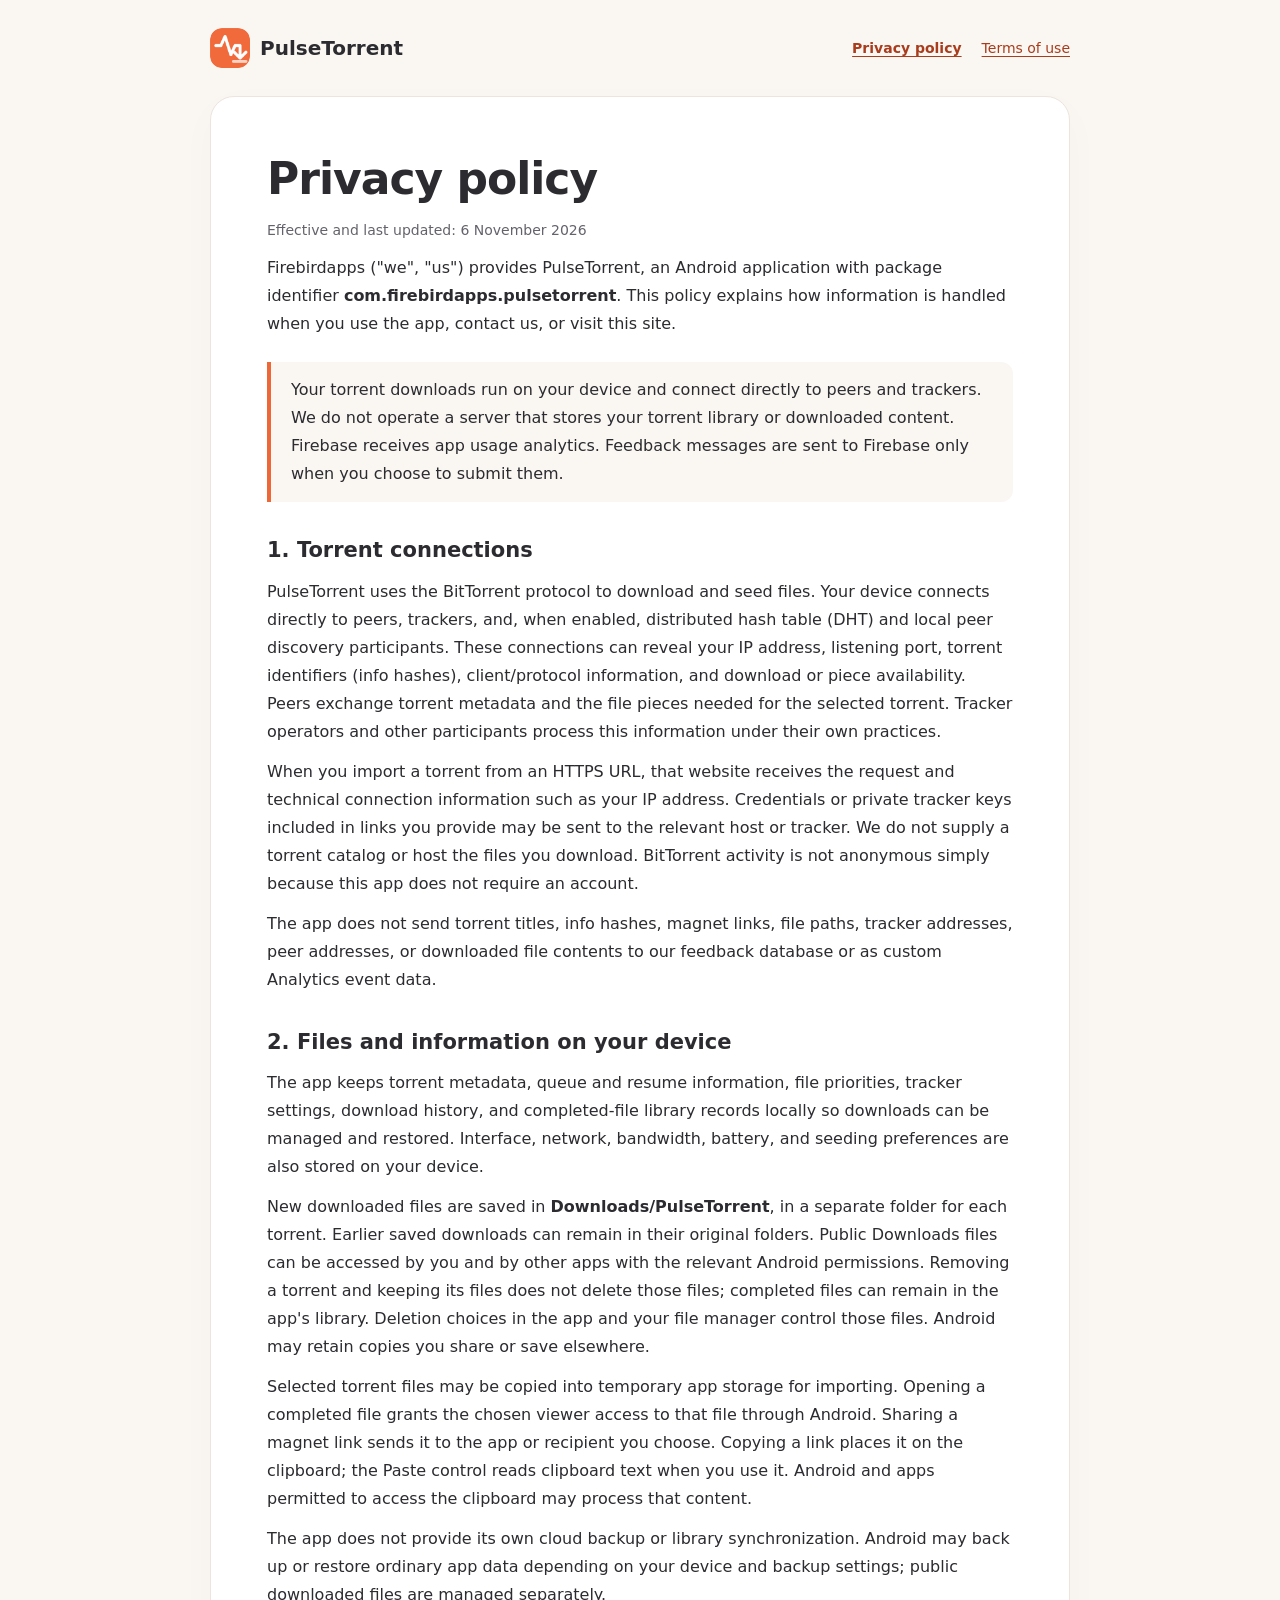
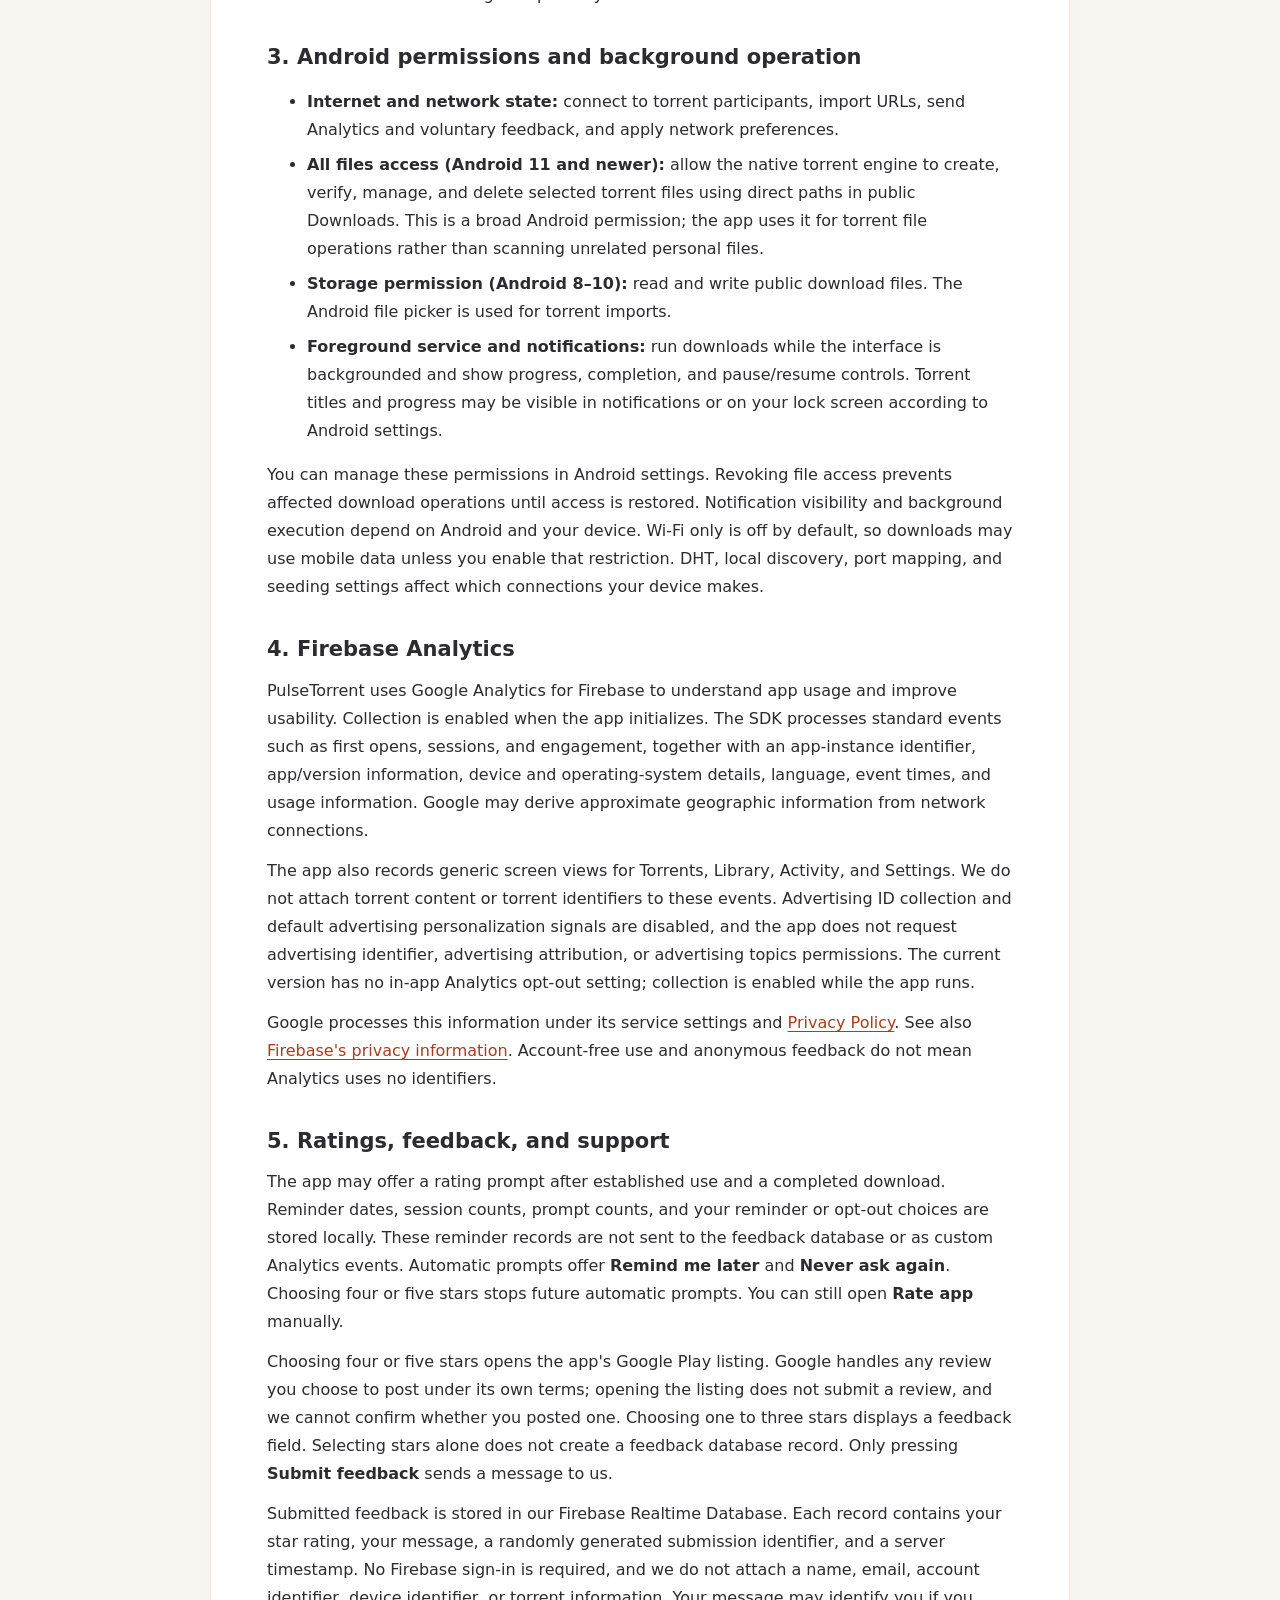
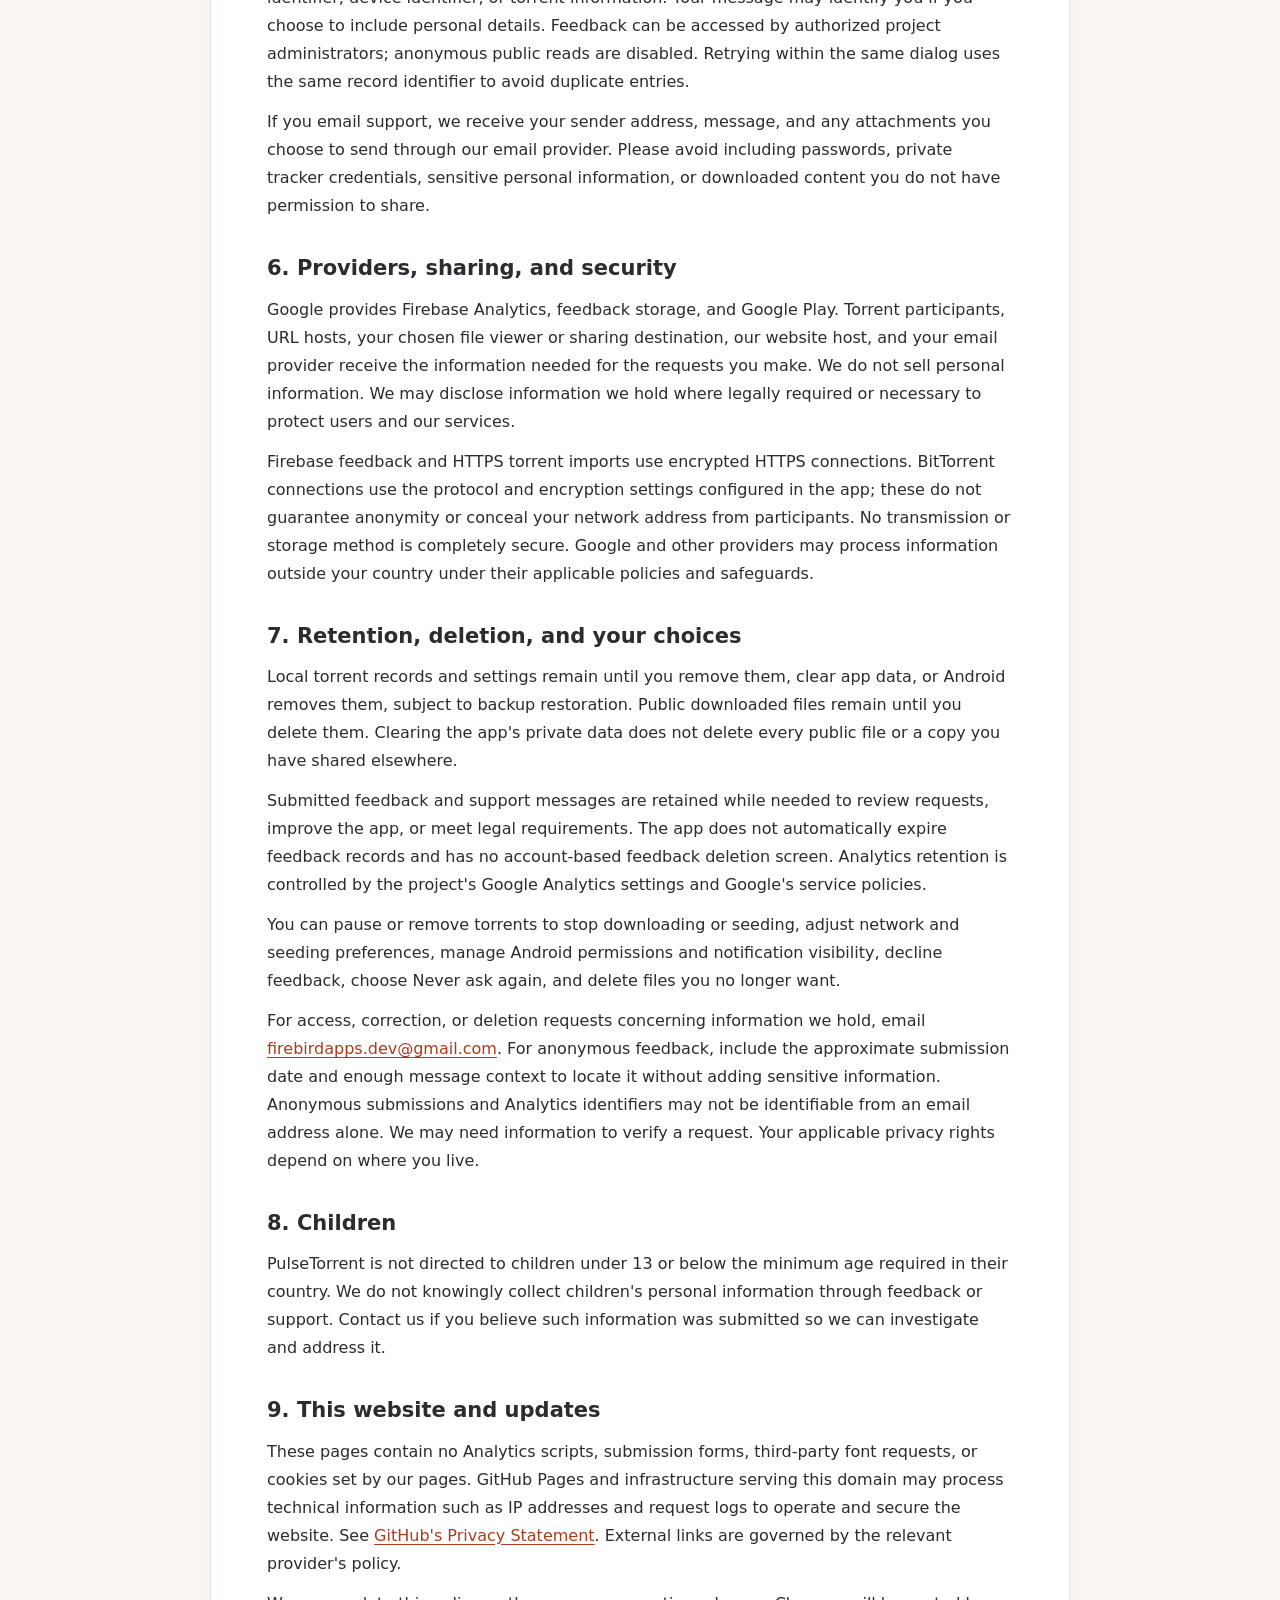
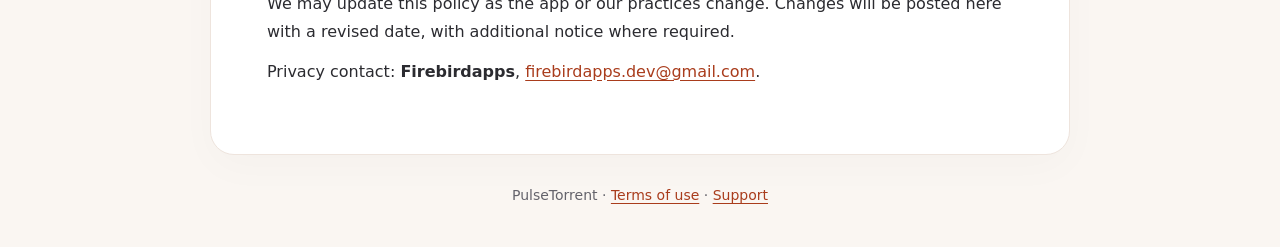
==== privacy-policy.html @ 2f4f1fb6 "Add files via upload" ====
<!doctype html>
<html lang="en">
<head>
  <meta charset="utf-8">
  <meta name="viewport" content="width=device-width, initial-scale=1">
  <meta name="description" content="How PulseTorrent handles torrent connections, downloaded files, Android permissions, Firebase Analytics, and voluntary feedback.">
  <title>Privacy policy · PulseTorrent</title>
  <link rel="canonical" href="https://firebirdapps.com/pulsetorrent/privacy-policy.html">
  <link rel="stylesheet" href="styles.css">
  <link rel="icon" type="image/png" href="assets/app-icon.png">
</head>
<body>
  <a class="skip" href="#main">Skip to content</a>
  <header>
    <a class="brand" href="index.html"><img class="brand-icon" src="assets/app-icon.png" width="40" height="40" alt="">PulseTorrent</a>
    <nav aria-label="Main navigation"><a href="privacy-policy.html" aria-current="page">Privacy policy</a><a href="terms-of-use.html">Terms of use</a></nav>
  </header>
  <main id="main">
    <h1>Privacy policy</h1>
    <p class="meta">Effective and last updated: 6 November 2026</p>
    <p>Firebirdapps ("we", "us") provides PulseTorrent, an Android application with package identifier <strong>com.firebirdapps.pulsetorrent</strong>. This policy explains how information is handled when you use the app, contact us, or visit this site.</p>
    <div class="summary">Your torrent downloads run on your device and connect directly to peers and trackers. We do not operate a server that stores your torrent library or downloaded content. Firebase receives app usage analytics. Feedback messages are sent to Firebase only when you choose to submit them.</div>

    <h2>1. Torrent connections</h2>
    <p>PulseTorrent uses the BitTorrent protocol to download and seed files. Your device connects directly to peers, trackers, and, when enabled, distributed hash table (DHT) and local peer discovery participants. These connections can reveal your IP address, listening port, torrent identifiers (info hashes), client/protocol information, and download or piece availability. Peers exchange torrent metadata and the file pieces needed for the selected torrent. Tracker operators and other participants process this information under their own practices.</p>
    <p>When you import a torrent from an HTTPS URL, that website receives the request and technical connection information such as your IP address. Credentials or private tracker keys included in links you provide may be sent to the relevant host or tracker. We do not supply a torrent catalog or host the files you download. BitTorrent activity is not anonymous simply because this app does not require an account.</p>
    <p>The app does not send torrent titles, info hashes, magnet links, file paths, tracker addresses, peer addresses, or downloaded file contents to our feedback database or as custom Analytics event data.</p>

    <h2>2. Files and information on your device</h2>
    <p>The app keeps torrent metadata, queue and resume information, file priorities, tracker settings, download history, and completed-file library records locally so downloads can be managed and restored. Interface, network, bandwidth, battery, and seeding preferences are also stored on your device.</p>
    <p>New downloaded files are saved in <strong>Downloads/PulseTorrent</strong>, in a separate folder for each torrent. Earlier saved downloads can remain in their original folders. Public Downloads files can be accessed by you and by other apps with the relevant Android permissions. Removing a torrent and keeping its files does not delete those files; completed files can remain in the app's library. Deletion choices in the app and your file manager control those files. Android may retain copies you share or save elsewhere.</p>
    <p>Selected torrent files may be copied into temporary app storage for importing. Opening a completed file grants the chosen viewer access to that file through Android. Sharing a magnet link sends it to the app or recipient you choose. Copying a link places it on the clipboard; the Paste control reads clipboard text when you use it. Android and apps permitted to access the clipboard may process that content.</p>
    <p>The app does not provide its own cloud backup or library synchronization. Android may back up or restore ordinary app data depending on your device and backup settings; public downloaded files are managed separately.</p>

    <h2>3. Android permissions and background operation</h2>
    <ul>
      <li><strong>Internet and network state:</strong> connect to torrent participants, import URLs, send Analytics and voluntary feedback, and apply network preferences.</li>
      <li><strong>All files access (Android 11 and newer):</strong> allow the native torrent engine to create, verify, manage, and delete selected torrent files using direct paths in public Downloads. This is a broad Android permission; the app uses it for torrent file operations rather than scanning unrelated personal files.</li>
      <li><strong>Storage permission (Android 8–10):</strong> read and write public download files. The Android file picker is used for torrent imports.</li>
      <li><strong>Foreground service and notifications:</strong> run downloads while the interface is backgrounded and show progress, completion, and pause/resume controls. Torrent titles and progress may be visible in notifications or on your lock screen according to Android settings.</li>
    </ul>
    <p>You can manage these permissions in Android settings. Revoking file access prevents affected download operations until access is restored. Notification visibility and background execution depend on Android and your device. Wi-Fi only is off by default, so downloads may use mobile data unless you enable that restriction. DHT, local discovery, port mapping, and seeding settings affect which connections your device makes.</p>

    <h2>4. Firebase Analytics</h2>
    <p>PulseTorrent uses Google Analytics for Firebase to understand app usage and improve usability. Collection is enabled when the app initializes. The SDK processes standard events such as first opens, sessions, and engagement, together with an app-instance identifier, app/version information, device and operating-system details, language, event times, and usage information. Google may derive approximate geographic information from network connections.</p>
    <p>The app also records generic screen views for Torrents, Library, Activity, and Settings. We do not attach torrent content or torrent identifiers to these events. Advertising ID collection and default advertising personalization signals are disabled, and the app does not request advertising identifier, advertising attribution, or advertising topics permissions. The current version has no in-app Analytics opt-out setting; collection is enabled while the app runs.</p>
    <p>Google processes this information under its service settings and <a href="https://policies.google.com/privacy">Privacy Policy</a>. See also <a href="https://firebase.google.com/support/privacy">Firebase's privacy information</a>. Account-free use and anonymous feedback do not mean Analytics uses no identifiers.</p>

    <h2>5. Ratings, feedback, and support</h2>
    <p>The app may offer a rating prompt after established use and a completed download. Reminder dates, session counts, prompt counts, and your reminder or opt-out choices are stored locally. These reminder records are not sent to the feedback database or as custom Analytics events. Automatic prompts offer <strong>Remind me later</strong> and <strong>Never ask again</strong>. Choosing four or five stars stops future automatic prompts. You can still open <strong>Rate app</strong> manually.</p>
    <p>Choosing four or five stars opens the app's Google Play listing. Google handles any review you choose to post under its own terms; opening the listing does not submit a review, and we cannot confirm whether you posted one. Choosing one to three stars displays a feedback field. Selecting stars alone does not create a feedback database record. Only pressing <strong>Submit feedback</strong> sends a message to us.</p>
    <p>Submitted feedback is stored in our Firebase Realtime Database. Each record contains your star rating, your message, a randomly generated submission identifier, and a server timestamp. No Firebase sign-in is required, and we do not attach a name, email, account identifier, device identifier, or torrent information. Your message may identify you if you choose to include personal details. Feedback can be accessed by authorized project administrators; anonymous public reads are disabled. Retrying within the same dialog uses the same record identifier to avoid duplicate entries.</p>
    <p>If you email support, we receive your sender address, message, and any attachments you choose to send through our email provider. Please avoid including passwords, private tracker credentials, sensitive personal information, or downloaded content you do not have permission to share.</p>

    <h2>6. Providers, sharing, and security</h2>
    <p>Google provides Firebase Analytics, feedback storage, and Google Play. Torrent participants, URL hosts, your chosen file viewer or sharing destination, our website host, and your email provider receive the information needed for the requests you make. We do not sell personal information. We may disclose information we hold where legally required or necessary to protect users and our services.</p>
    <p>Firebase feedback and HTTPS torrent imports use encrypted HTTPS connections. BitTorrent connections use the protocol and encryption settings configured in the app; these do not guarantee anonymity or conceal your network address from participants. No transmission or storage method is completely secure. Google and other providers may process information outside your country under their applicable policies and safeguards.</p>

    <h2 id="data-deletion">7. Retention, deletion, and your choices</h2>
    <p>Local torrent records and settings remain until you remove them, clear app data, or Android removes them, subject to backup restoration. Public downloaded files remain until you delete them. Clearing the app's private data does not delete every public file or a copy you have shared elsewhere.</p>
    <p>Submitted feedback and support messages are retained while needed to review requests, improve the app, or meet legal requirements. The app does not automatically expire feedback records and has no account-based feedback deletion screen. Analytics retention is controlled by the project's Google Analytics settings and Google's service policies.</p>
    <p>You can pause or remove torrents to stop downloading or seeding, adjust network and seeding preferences, manage Android permissions and notification visibility, decline feedback, choose Never ask again, and delete files you no longer want.</p>
    <p>For access, correction, or deletion requests concerning information we hold, email <a href="mailto:firebirdapps.dev@gmail.com?subject=PulseTorrent%20privacy%20request">firebirdapps.dev@gmail.com</a>. For anonymous feedback, include the approximate submission date and enough message context to locate it without adding sensitive information. Anonymous submissions and Analytics identifiers may not be identifiable from an email address alone. We may need information to verify a request. Your applicable privacy rights depend on where you live.</p>

    <h2>8. Children</h2>
    <p>PulseTorrent is not directed to children under 13 or below the minimum age required in their country. We do not knowingly collect children's personal information through feedback or support. Contact us if you believe such information was submitted so we can investigate and address it.</p>

    <h2>9. This website and updates</h2>
    <p>These pages contain no Analytics scripts, submission forms, third-party font requests, or cookies set by our pages. GitHub Pages and infrastructure serving this domain may process technical information such as IP addresses and request logs to operate and secure the website. See <a href="https://docs.github.com/en/site-policy/privacy-policies/github-general-privacy-statement">GitHub's Privacy Statement</a>. External links are governed by the relevant provider's policy.</p>
    <p>We may update this policy as the app or our practices change. Changes will be posted here with a revised date, with additional notice where required.</p>
    <p>Privacy contact: <strong>Firebirdapps</strong>, <a href="mailto:firebirdapps.dev@gmail.com">firebirdapps.dev@gmail.com</a>.</p>
  </main>
  <footer>PulseTorrent · <a href="terms-of-use.html">Terms of use</a> · <a href="index.html">Support</a></footer>
</body>
</html>
---- styles.css ----
:root { color-scheme: light; --ink: #2b2b30; --muted: #64636b; --accent: #ed6737; --link: #a93c1c; --paper: #fff; --bg: #faf6f2; --border: #eee4dd; }
* { box-sizing: border-box; }
body { margin: 0; background: var(--bg); color: var(--ink); font-family: system-ui, -apple-system, BlinkMacSystemFont, "Segoe UI", sans-serif; line-height: 1.75; }
a { color: var(--link); text-underline-offset: 3px; overflow-wrap: anywhere; }
a:hover { color: #742810; }
a:focus-visible { outline: 3px solid var(--accent); outline-offset: 5px; border-radius: 2px; }
.skip { position: absolute; top: -100px; left: 16px; padding: 8px 16px; background: white; z-index: 1; }
.skip:focus { top: 8px; }
header, main, footer { width: min(100% - 40px, 860px); margin-inline: auto; }
header { padding-block: 28px; display: flex; align-items: center; justify-content: space-between; flex-wrap: wrap; gap: 16px; }
.brand { display: inline-flex; align-items: center; gap: 10px; color: var(--ink); font-size: 20px; font-weight: 800; text-decoration: none; }
.brand-icon { display: block; flex-shrink: 0; width: 40px; height: 40px; object-fit: contain; border-radius: 12px; }
nav { display: flex; gap: 20px; flex-wrap: wrap; font-size: 14px; }
nav a[aria-current="page"] { font-weight: 700; }
main { background: var(--paper); padding: clamp(24px, 5vw, 56px); border: 1px solid var(--border); border-radius: 24px; box-shadow: 0 12px 40px #35261d06; overflow-wrap: anywhere; }
h1 { font-size: clamp(30px, 6vw, 44px); letter-spacing: -1px; line-height: 1.2; margin: 0 0 12px; }
h2 { font-size: 21px; line-height: 1.4; margin: 34px 0 10px; scroll-margin-top: 24px; }
p { margin: 12px 0; }
li { margin-block: 7px; }
.meta, footer { color: var(--muted); font-size: 14px; }
.summary { background: var(--bg); border-left: 4px solid var(--accent); padding: 14px 20px; margin-block: 24px; border-radius: 0 12px 12px 0; }
.cards { display: grid; grid-template-columns: repeat(auto-fit, minmax(min(100%, 240px), 1fr)); gap: 16px; margin-block: 28px; }
.card { display: block; padding: 24px; border: 1px solid var(--border); border-radius: 16px; text-decoration: none; color: var(--ink); transition: background .15s ease, border-color .15s ease; }
.card:hover { background: var(--bg); border-color: #d6b5a6; }
.card strong { font-size: 19px; color: var(--link); }
.card span { display: block; margin-top: 8px; color: var(--muted); }
footer { padding-block: 28px 40px; text-align: center; }
@media (max-width: 420px) { header, main, footer { width: calc(100% - 24px); } nav { gap: 14px; } }
@media print { body, main { background: white; } header, footer, .skip { display: none; } main { width: 100%; border: 0; box-shadow: none; padding: 0; } a { color: inherit; } }
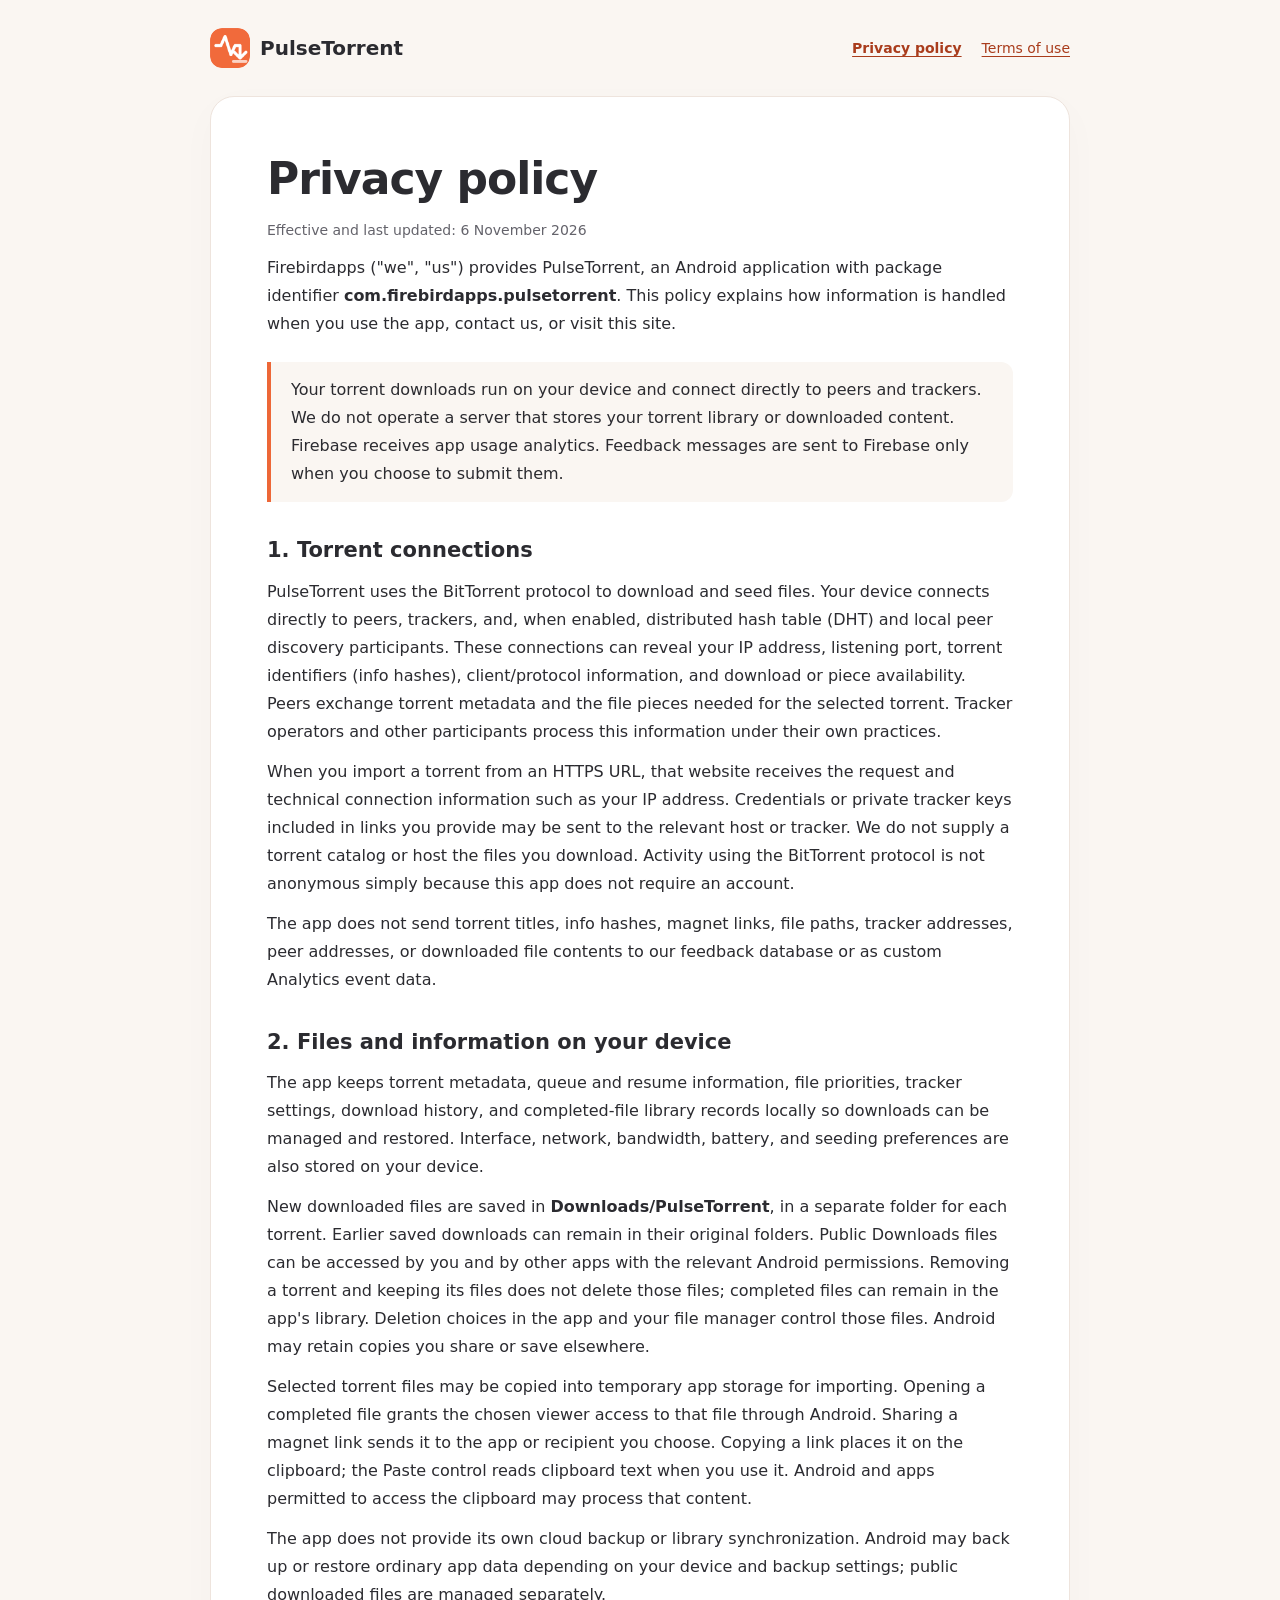
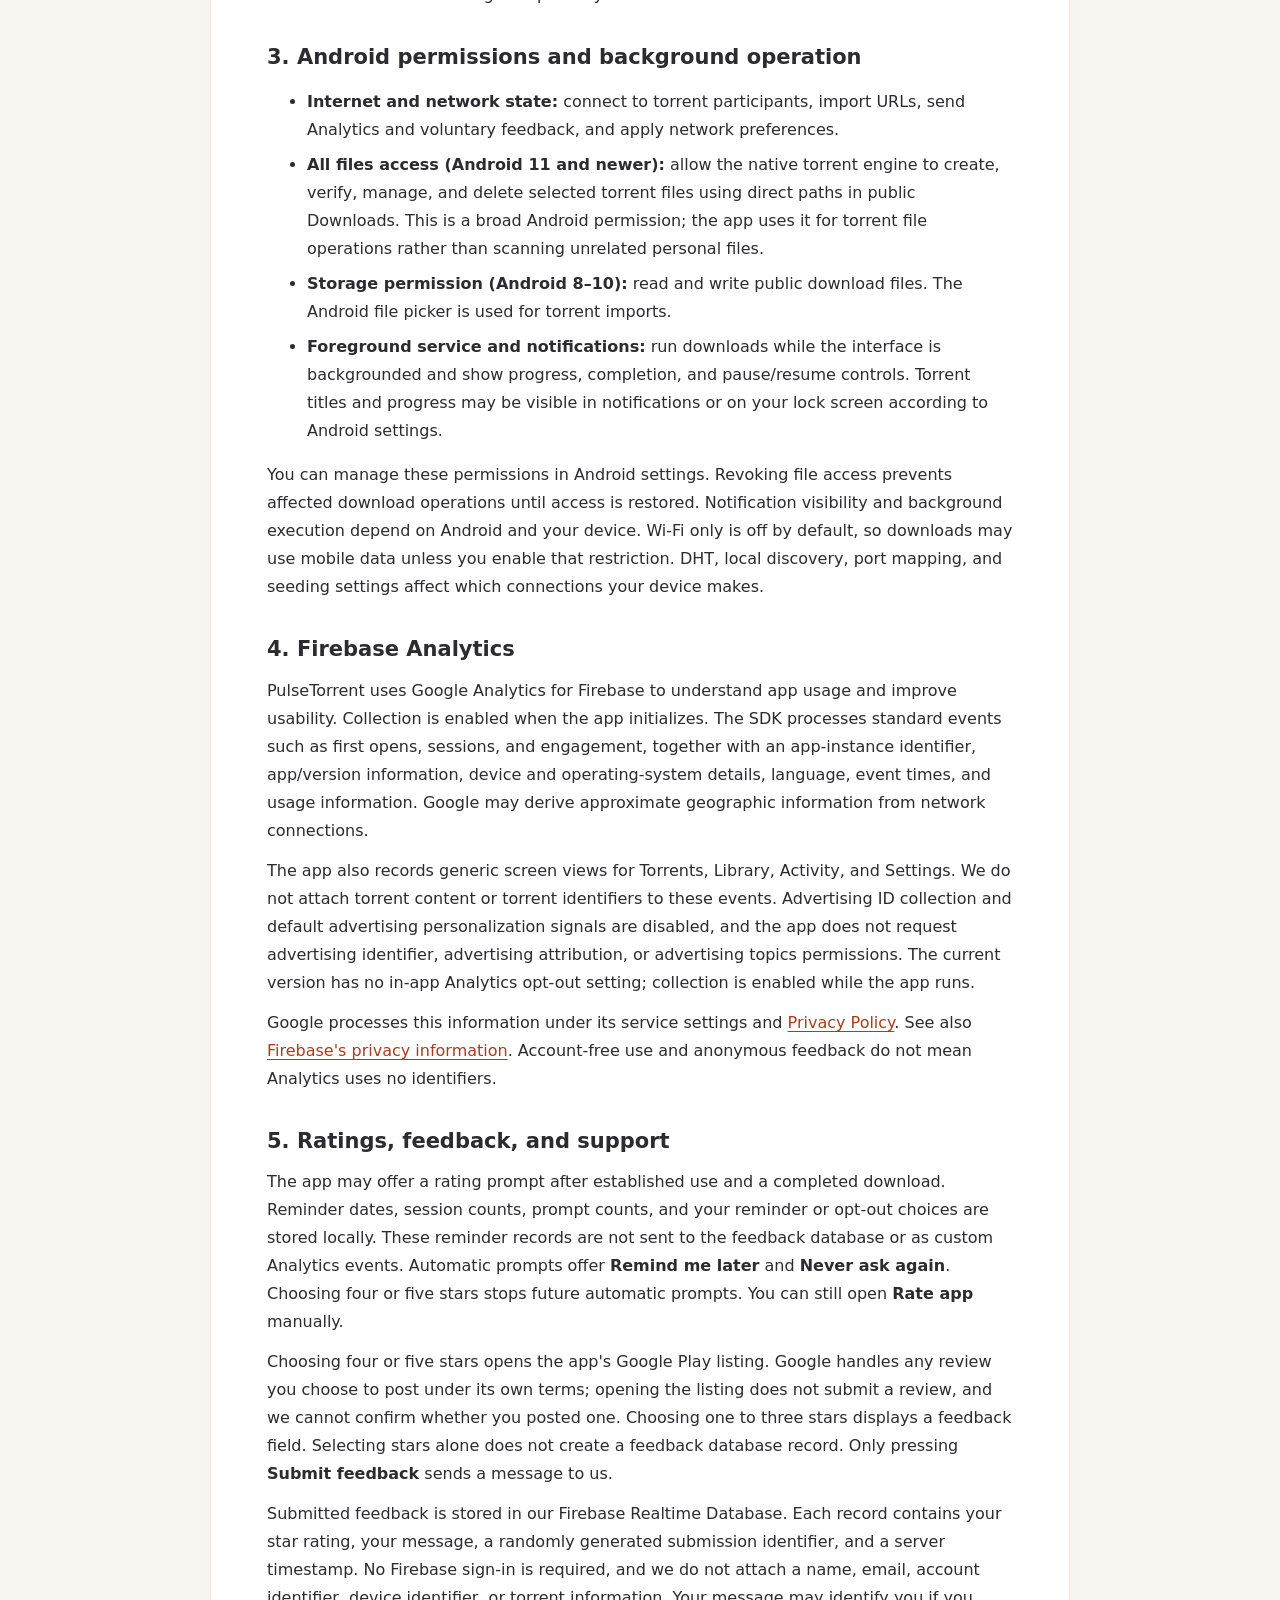
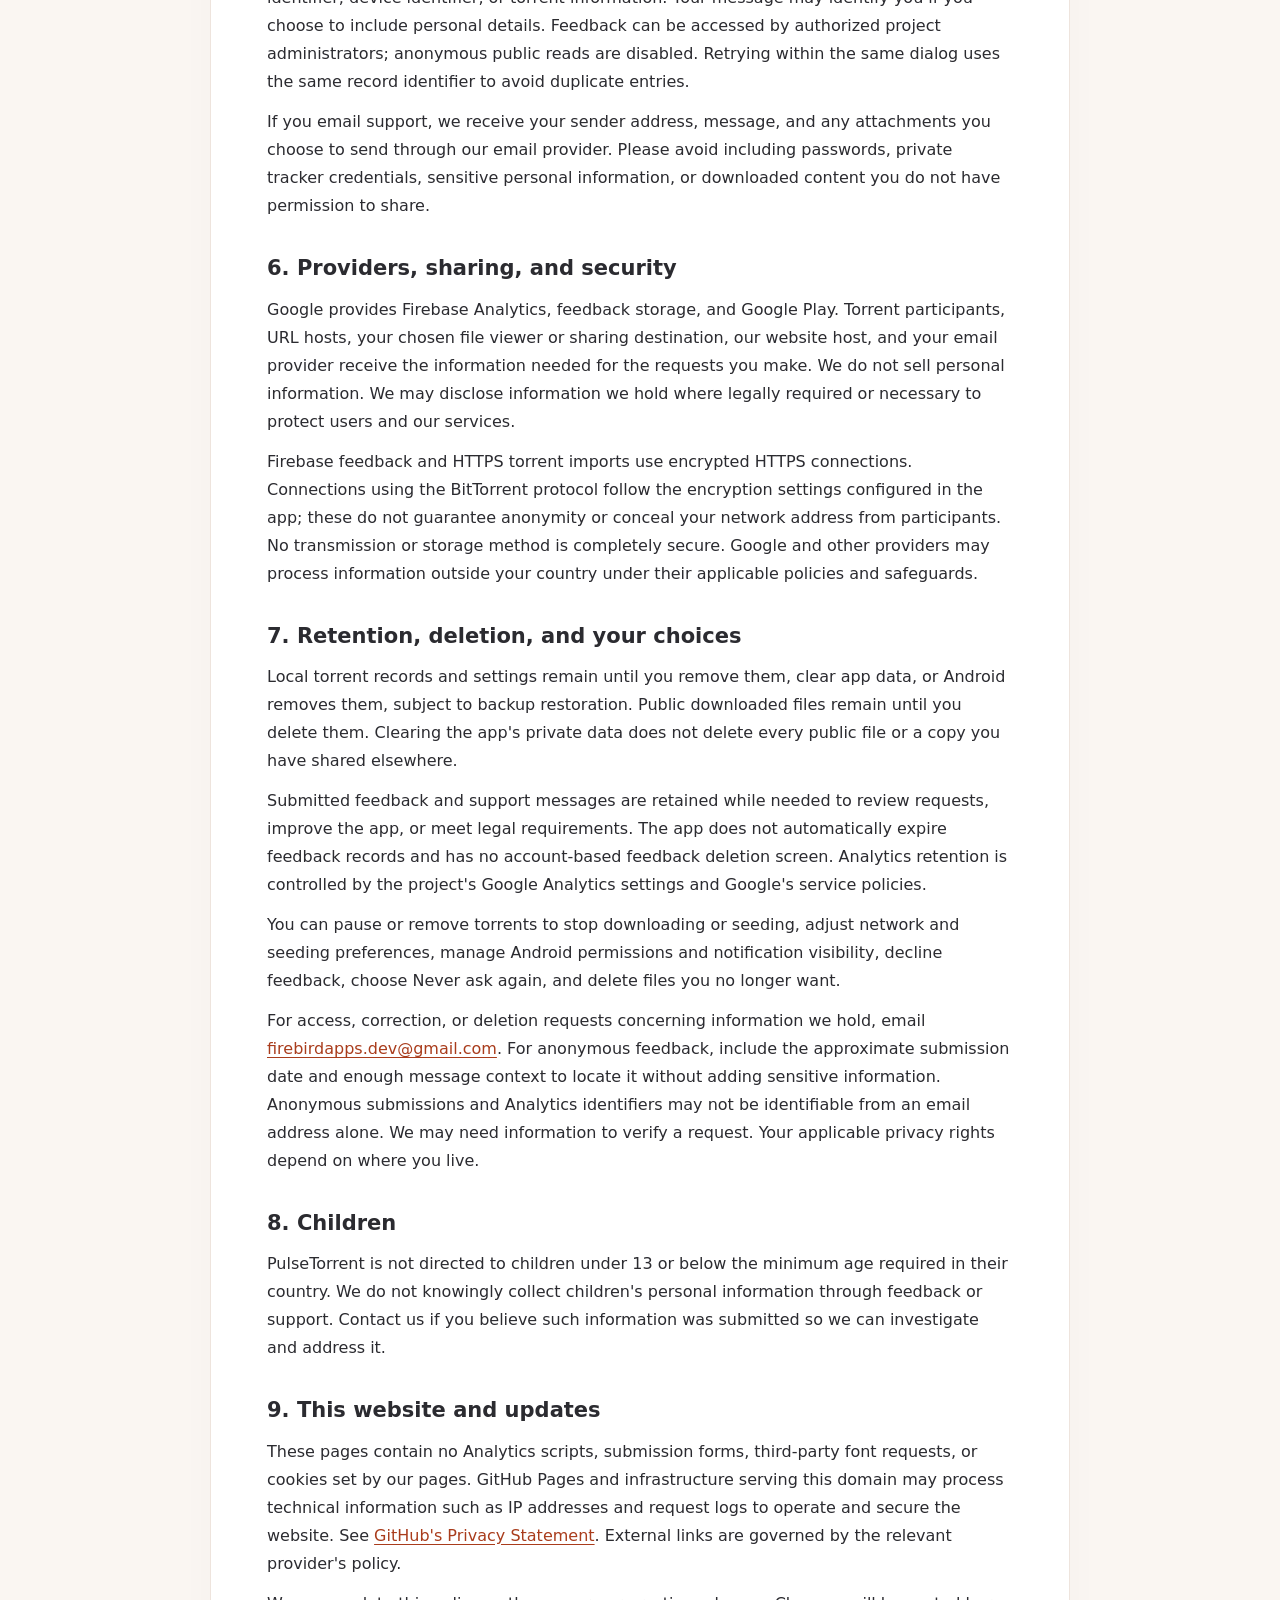
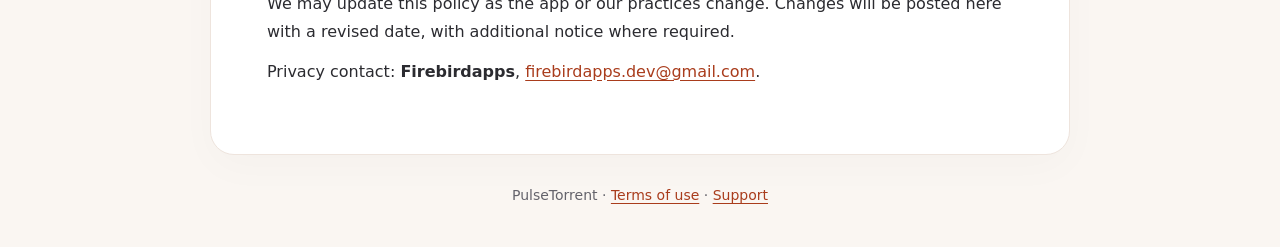
==== commit de14b053: "Add files via upload" ====
--- a/privacy-policy.html
+++ b/privacy-policy.html
@@ -23,7 +23,7 @@
 
     <h2>1. Torrent connections</h2>
     <p>PulseTorrent uses the BitTorrent protocol to download and seed files. Your device connects directly to peers, trackers, and, when enabled, distributed hash table (DHT) and local peer discovery participants. These connections can reveal your IP address, listening port, torrent identifiers (info hashes), client/protocol information, and download or piece availability. Peers exchange torrent metadata and the file pieces needed for the selected torrent. Tracker operators and other participants process this information under their own practices.</p>
-    <p>When you import a torrent from an HTTPS URL, that website receives the request and technical connection information such as your IP address. Credentials or private tracker keys included in links you provide may be sent to the relevant host or tracker. We do not supply a torrent catalog or host the files you download. BitTorrent activity is not anonymous simply because this app does not require an account.</p>
+    <p>When you import a torrent from an HTTPS URL, that website receives the request and technical connection information such as your IP address. Credentials or private tracker keys included in links you provide may be sent to the relevant host or tracker. We do not supply a torrent catalog or host the files you download. Activity using the BitTorrent protocol is not anonymous simply because this app does not require an account.</p>
     <p>The app does not send torrent titles, info hashes, magnet links, file paths, tracker addresses, peer addresses, or downloaded file contents to our feedback database or as custom Analytics event data.</p>
 
     <h2>2. Files and information on your device</h2>
@@ -54,7 +54,7 @@
 
     <h2>6. Providers, sharing, and security</h2>
     <p>Google provides Firebase Analytics, feedback storage, and Google Play. Torrent participants, URL hosts, your chosen file viewer or sharing destination, our website host, and your email provider receive the information needed for the requests you make. We do not sell personal information. We may disclose information we hold where legally required or necessary to protect users and our services.</p>
-    <p>Firebase feedback and HTTPS torrent imports use encrypted HTTPS connections. BitTorrent connections use the protocol and encryption settings configured in the app; these do not guarantee anonymity or conceal your network address from participants. No transmission or storage method is completely secure. Google and other providers may process information outside your country under their applicable policies and safeguards.</p>
+    <p>Firebase feedback and HTTPS torrent imports use encrypted HTTPS connections. Connections using the BitTorrent protocol follow the encryption settings configured in the app; these do not guarantee anonymity or conceal your network address from participants. No transmission or storage method is completely secure. Google and other providers may process information outside your country under their applicable policies and safeguards.</p>
 
     <h2 id="data-deletion">7. Retention, deletion, and your choices</h2>
     <p>Local torrent records and settings remain until you remove them, clear app data, or Android removes them, subject to backup restoration. Public downloaded files remain until you delete them. Clearing the app's private data does not delete every public file or a copy you have shared elsewhere.</p>
